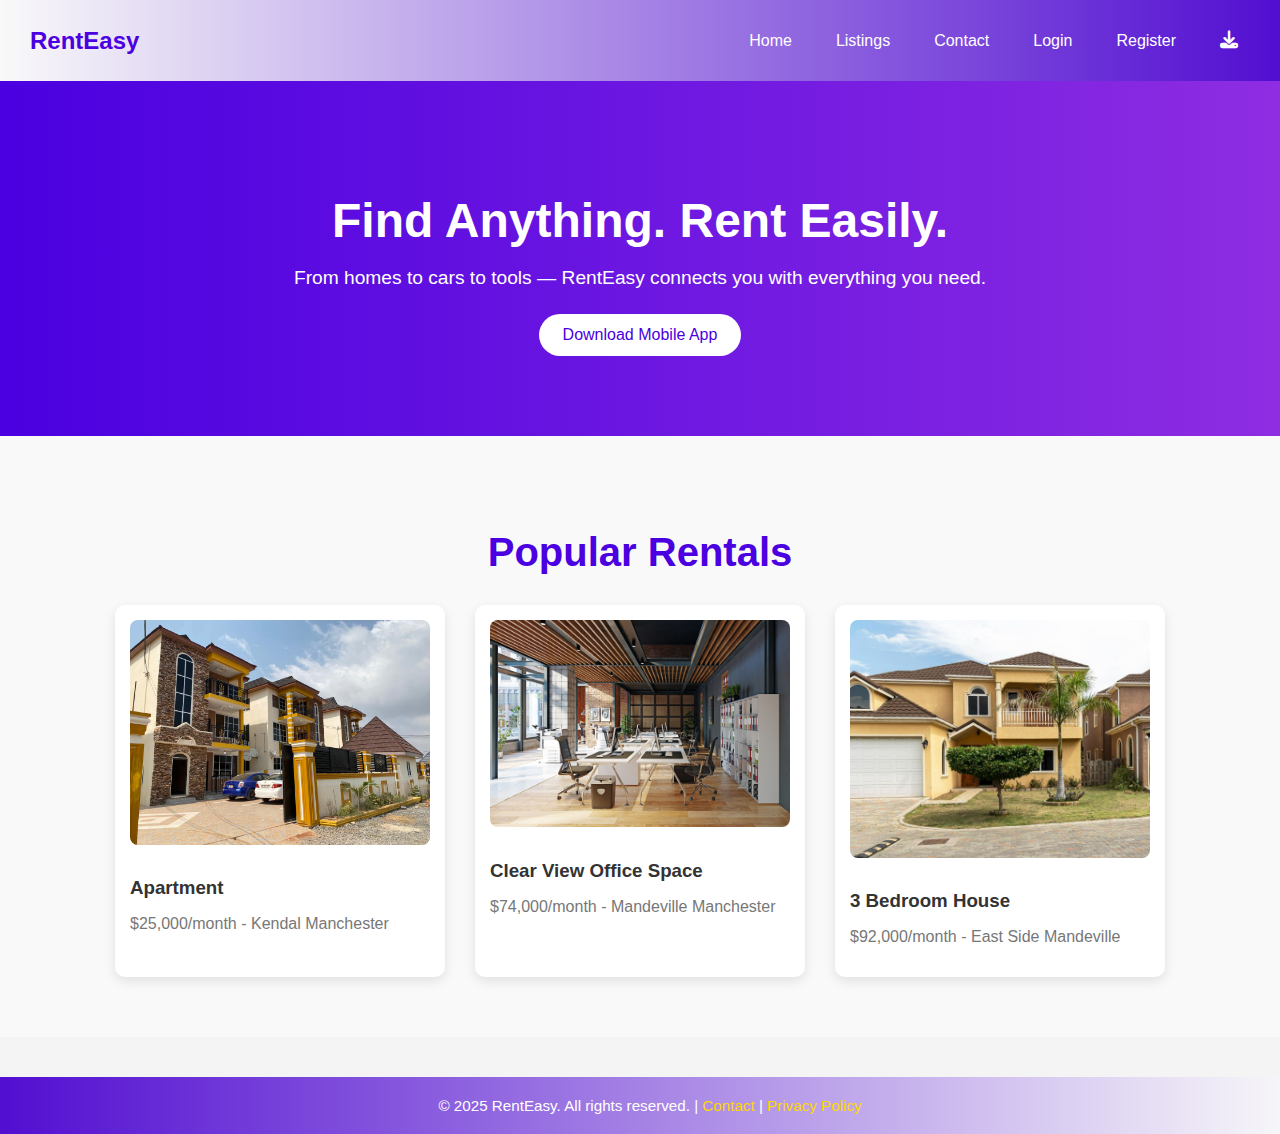
==== index.html @ d2e53720 "RentEasyWeb" ====
<!DOCTYPE html>
<html lang="en">
<head>
  <meta charset="UTF-8" />
  <meta name="viewport" content="width=device-width, initial-scale=1.0"/>
  <title>RentEasy - Rentals Made Simple</title>
  <link rel="stylesheet" href="style.css" />
  <link rel="stylesheet" href="https://cdnjs.cloudflare.com/ajax/libs/font-awesome/6.5.0/css/all.min.css" />
</head>
<body>
<main>
  <!-- Header -->
  <header class="navbar">
    <div class="logo">RentEasy</div>
    <nav>
      <ul>
        <li><a href="index.html">Home</a></li>
        <li><a href="listings.html">Listings</a></li>
        <li><a href="contact.html">Contact</a></li>
        <li><a href="login.html">Login</a></li>
        <li><a href="register.html">Register</a></li>
        <li>
          <a href="#" onclick="downloadAPK()" title="Download App">
            <i class="fas fa-download download-icon"></i>
          </a>
        </li>
      </ul>
    </nav>
  </header>

  <!-- Hero Section -->
  <section class="hero">
    <div class="hero-content">
      <h1>Find Anything. Rent Easily.</h1>
      <p>From homes to cars to tools — RentEasy connects you with everything you need.</p>
      <button onclick="downloadAPK()" class="hero-download">Download Mobile App</button>
    </div>
  </section>

  <!-- Highlights Section -->
  <section class="listings-section">
    <h2>Popular Rentals</h2>
    <div class="listings-container">
        <div class="listing-card">
          <img src="images\Appartment_space.jpeg" alt="Apartment" />
          <h3>Apartment</h3>
          <p>$25,000/month - Kendal Manchester</p>
        </div>
        <div class="listing-card">
          <img src="images/commertial_space.jpeg" alt="Car" />
          <h3>Clear View Office Space</h3>
          <p>$74,000/month - Mandeville Manchester</p>
        </div>
        <div class="listing-card">
          <img src="images\house_space.jpg" alt="Tool" />
          <h3>3 Bedroom House</h3>
          <p>$92,000/month - East Side Mandeville</p>
        </div>
      </div>
    </section>
</main>

  <!-- Footer -->
  <footer class="footer">
    &copy; 2025 RentEasy. All rights reserved. | 
    <a href="contact.html">Contact</a> |
    <a href="privacy.html">Privacy Policy</a>
  </footer>
  

  <script src="script.js"></script>
</body>
</html>
---- style.css ----
/* Layout for sticky footer */
html, body {
    height: 100%;
    margin: 0;
    padding: 0;
    display: flex;
    flex-direction: column;
  }
  
  /* Main content area should grow */
  main {
    flex: 1;
  }
  
  /* Footer stays at bottom */
  .footer {
    background: linear-gradient(to right, #520ed1, #f9f9f9);
    color: white;
    text-align: center;
    padding: 20px 10px;
    font-size: 0.95em;
    width: 100%;
    margin-top: auto;
  }
  
  .footer a {
    color: #ffd700;
    text-decoration: none;
    font-weight: 500;
    transition: color 0.3s ease;
  }
  
  .footer a:hover {
    color: #fff;
  }
  

<!--INDEX-->
/*index section*/
* {
    margin: 0;
    padding: 0;
    box-sizing: border-box;
  }
  
  body {
    font-family: 'Segoe UI', sans-serif;
    background-color: #f4f4f4;
    color: #333;
  }
  
  .navbar {
    background-color: #fff;
    display: flex;
    justify-content: space-between;
    align-items: center;
    padding: 15px 30px;
    box-shadow: 0 2px 4px rgba(0,0,0,0.1);
  }
  
  .logo {
    font-size: 1.5em;
    color: #4a00e0;
    font-weight: bold;
  }
  
  nav ul {
    list-style: none;
    display: flex;
    gap: 20px;
  }
  
  nav ul li a {
    text-decoration: none;
    color: #333;
    font-weight: 500;
  }
  
  .download-btn {
    background-color: #4a00e0;
    color: white;
    padding: 10px 16px;
    border: none;
    border-radius: 5px;
    cursor: pointer;
  }
  
  .download-btn:hover,
  .hero-download:hover {
    background-color: #3a00b5;
  }
  
  .hero {
    background: linear-gradient(to right, #4a00e0, #8e2de2);
    color: white;
    padding: 80px 20px;
    text-align: center;
  }
  
  .hero-content h1 {
    font-size: 3em;
    margin-bottom: 15px;
  }
  
  .hero-content p {
    font-size: 1.2em;
    margin-bottom: 25px;
  }
  
  .hero-download {
    background-color: white;
    color: #4a00e0;
    padding: 12px 24px;
    border: none;
    border-radius: 25px;
    font-size: 1em;
    cursor: pointer;
  }
  
  .footer {
    background-color: #fff;
    text-align: center;
    padding: 20px;
    margin-top: 40px;
    font-size: 0.9em;
    color: #777;
  }
  

/* Contact Section */
.contact-section {
    padding: 60px 20px;
    background-color: #fff;
    text-align: center;
  }
  
  .contact-container {
    max-width: 600px;
    margin: auto;
  }
  
  .contact-container h2 {
    font-size: 2em;
    margin-bottom: 10px;
    color: #4a00e0;
  }
  
  .contact-container p {
    margin-bottom: 30px;
    color: #666;
  }
  
  .contact-form input,
  .contact-form textarea {
    width: 100%;
    padding: 12px;
    margin-bottom: 15px;
    border-radius: 5px;
    border: 1px solid #ccc;
    font-size: 1em;
  }
  
  .submit-btn {
    background-color: #4a00e0;
    color: white;
    padding: 12px 20px;
    border: none;
    border-radius: 5px;
    cursor: pointer;
  }
  
  .submit-btn:hover {
    background-color: #3a00b5;
  }
  .contact-section {
    padding: 40px 20px;
    max-width: 1000px;
    margin: 0 auto;
  }
  
  .info-map-container {
    display: flex;
    flex-wrap: wrap;
    gap: 30px;
    margin-bottom: 40px;
  }
  
  .office-info {
    flex: 1;
    min-width: 250px;
    background: #f4f4f4;
    padding: 20px;
    border-radius: 10px;
    box-shadow: 0 2px 10px rgba(0,0,0,0.1);
  }
  
  .map-container {
    flex: 2;
    min-width: 300px;
    height: 250px;
    border-radius: 10px;
    overflow: hidden;
    box-shadow: 0 2px 10px rgba(0,0,0,0.1);
  }
  
  .contact-container {
    background: #fdfdfd;
    padding: 30px;
    border-radius: 10px;
    box-shadow: 0 2px 15px rgba(0,0,0,0.05);
  }
  
  .contact-container h2 {
    margin-bottom: 10px;
  }
  
  .contact-form input,
  .contact-form textarea {
    width: 100%;
    padding: 10px;
    margin: 10px 0;
    border-radius: 6px;
    border: 1px solid #ccc;
  }
  
  .submit-btn {
    background: #520ed1;
    color: white;
    padding: 10px 20px;
    border: none;
    border-radius: 6px;
    cursor: pointer;
    transition: background-color 0.3s ease;
  }
  
  .submit-btn:hover {
    background: #3e0ab5;
  }
  
  
  /* Listings Section */
  .listings-section {
    padding: 60px 20px;
    background-color: #f9f9f9;
    text-align: center;
  }
  
  .listings-section h2 {
    font-size: 2.5em;
    margin-bottom: 30px;
    color: #4a00e0;
  }
  
  .listings-container {
    display: flex;
    flex-wrap: wrap;
    justify-content: center;
    gap: 30px;
  }
  
  .listing-card {
    background-color: white;
    width: 300px;
    padding: 15px;
    border-radius: 10px;
    box-shadow: 0 4px 12px rgba(0,0,0,0.1);
    text-align: left;
  }
  
  .listing-card img {
    width: 100%;
    border-radius: 8px;
    margin-bottom: 10px;
  }
  
  .listing-card h3 {
    margin-bottom: 5px;
    color: #333;
  }
  
  .listing-card p {
    color: #777;
  }
  

/* Form Section (Login & Register) */
.form-section {
    background-color: #f9f9f9;
    padding: 60px 20px;
    text-align: center;
  }
  
  .form-container {
    max-width: 400px;
    margin: auto;
    background-color: white;
    padding: 30px;
    border-radius: 10px;
    box-shadow: 0 4px 15px rgba(0,0,0,0.1);
  }
  
  .form-container h2 {
    margin-bottom: 25px;
    color: #4a00e0;
  }
  
  .form input {
    width: 100%;
    padding: 12px;
    margin-bottom: 15px;
    font-size: 1em;
    border: 1px solid #ccc;
    border-radius: 6px;
  }
  
  .form p {
    margin-top: 15px;
    color: #666;
    font-size: 0.9em;
  }
  
  .form a {
    color: #4a00e0;
    text-decoration: none;
  }
  
  .form a:hover {
    text-decoration: underline;
  }

  /* Navbar Styles */
.navbar {
    background: linear-gradient(to right, #f9f9f9, #520ed1);
    color: white;
    padding: 15px 30px;
    display: flex;
    justify-content: space-between;
    align-items: center;
  }
  
  .navbar .logo {
    font-size: 1.5em;
    font-weight: bold;
  }
  
  .navbar nav ul {
    list-style: none;
    display: flex;
    gap: 20px;
    align-items: center;
  }
  
  .navbar nav ul li a {
    text-decoration: none;
    color: white;
    padding: 8px 12px;
    transition: background-color 0.3s ease, color 0.3s ease;
    border-radius: 6px;
  }
  
  .navbar nav ul li a:hover {
    background-color: #ffffff30;
  }
  
  .navbar nav ul li a.active {
    background-color: #ffffff50;
    font-weight: bold;
  }
  
  .download-icon {
    font-size: 18px;
    color: white;
    transition: transform 0.3s ease, color 0.3s ease;
  }
  
  .download-icon:hover {
    transform: scale(1.2);
    color: #ffd700;
  }
  
  /* Footer Styles */
.footer {
    background: linear-gradient(to right, #520ed1, #f9f9f9);
    color: white;
    text-align: center;
    padding: 20px 10px;
    font-size: 0.95em;
    position: relative;
    bottom: 0;
    width: 100%;
  }
  
  .footer a {
    color: #ffd700;
    text-decoration: none;
    font-weight: 500;
    transition: color 0.3s ease;
  }
  
  .footer a:hover {
    color: #fff;
  }
  /*privacy section*/
  .privacy-main {
    padding: 40px 20px;
    max-width: 1000px;
    margin: 0 auto;
  }
  
  .privacy-section {
    background: #fff;
    padding: 30px;
    border-radius: 12px;
    box-shadow: 0 4px 20px rgba(0,0,0,0.05);
  }
  
  .privacy-section h1 {
    font-size: 2em;
    margin-bottom: 10px;
  }
  
  .privacy-section h2 {
    margin-top: 25px;
    color: #520ed1;
  }
  
  .privacy-section ul {
    list-style: disc;
    padding-left: 20px;
    margin-top: 10px;
  }
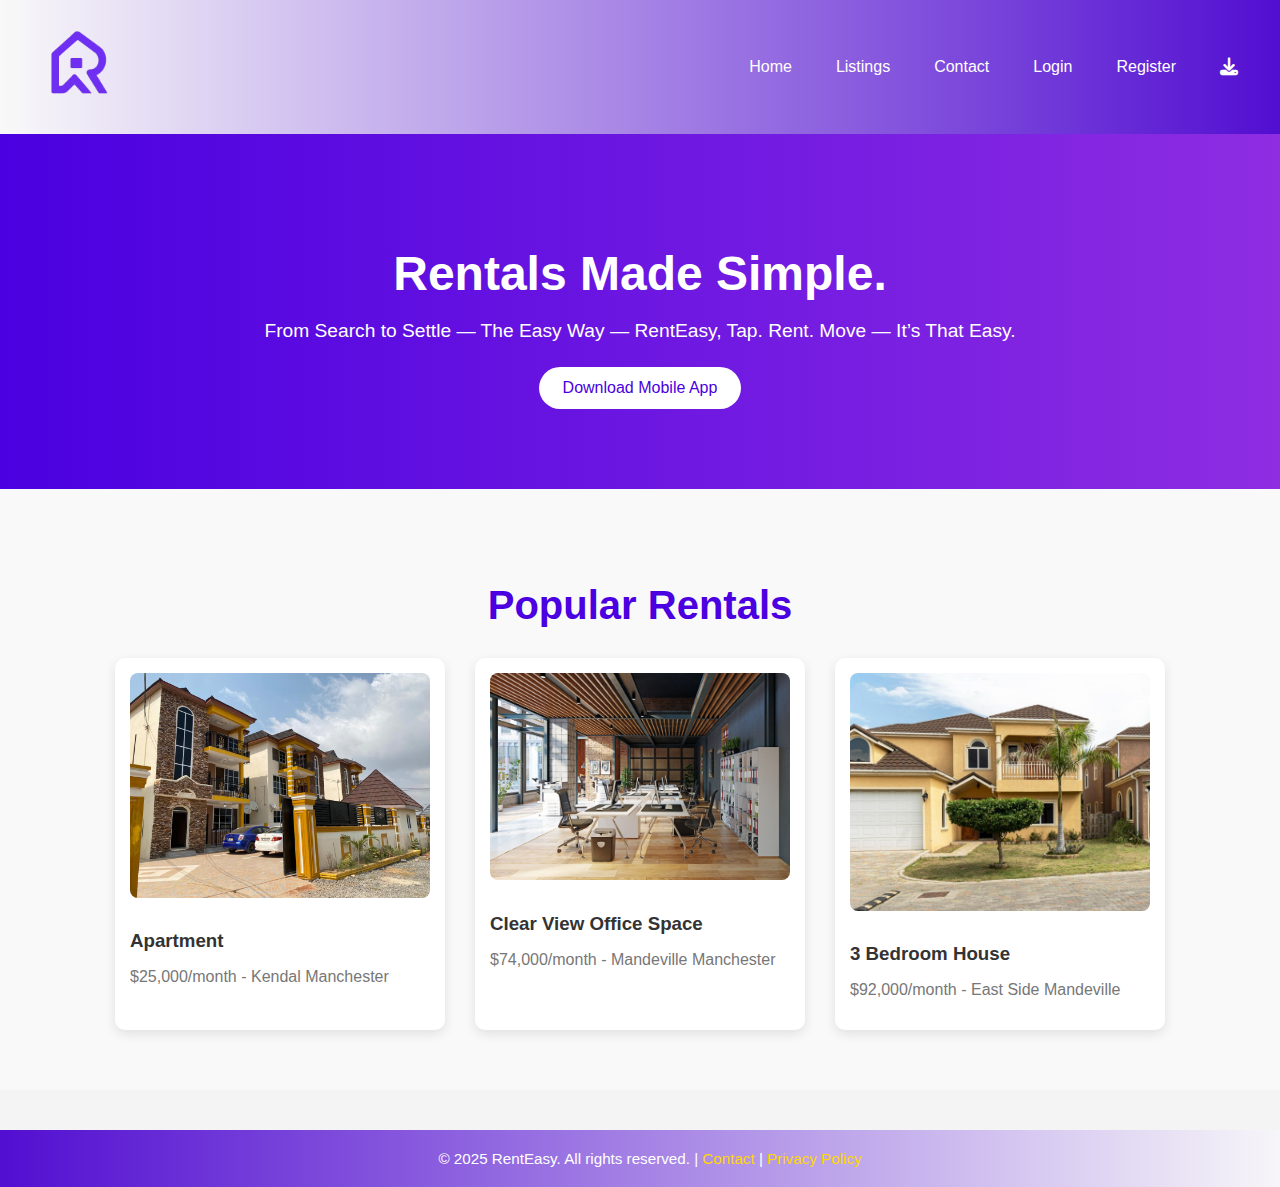
==== commit 9500b576: "published" ====
--- a/index.html
+++ b/index.html
@@ -11,7 +11,7 @@
 <main>
   <!-- Header -->
   <header class="navbar">
-    <div class="logo">RentEasy</div>
+    <div><img src="images/rentlogo2.png" class="logo"/></div>
     <nav>
       <ul>
         <li><a href="index.html">Home</a></li>
@@ -31,8 +31,8 @@
   <!-- Hero Section -->
   <section class="hero">
     <div class="hero-content">
-      <h1>Find Anything. Rent Easily.</h1>
-      <p>From homes to cars to tools — RentEasy connects you with everything you need.</p>
+      <h1>Rentals Made Simple.</h1>
+      <p>From Search to Settle — The Easy Way — RentEasy,  Tap. Rent. Move — It’s That Easy.</p>
       <button onclick="downloadAPK()" class="hero-download">Download Mobile App</button>
     </div>
   </section>
--- a/style.css
+++ b/style.css
@@ -59,9 +59,11 @@
   }
   
   .logo {
-    font-size: 1.5em;
-    color: #4a00e0;
-    font-weight: bold;
+    width: 100px;
+    height: auto;
+    /* font-size: 1.5em;
+    color: #4a00e0;
+    font-weight: bold; */
   }
   
   nav ul {
